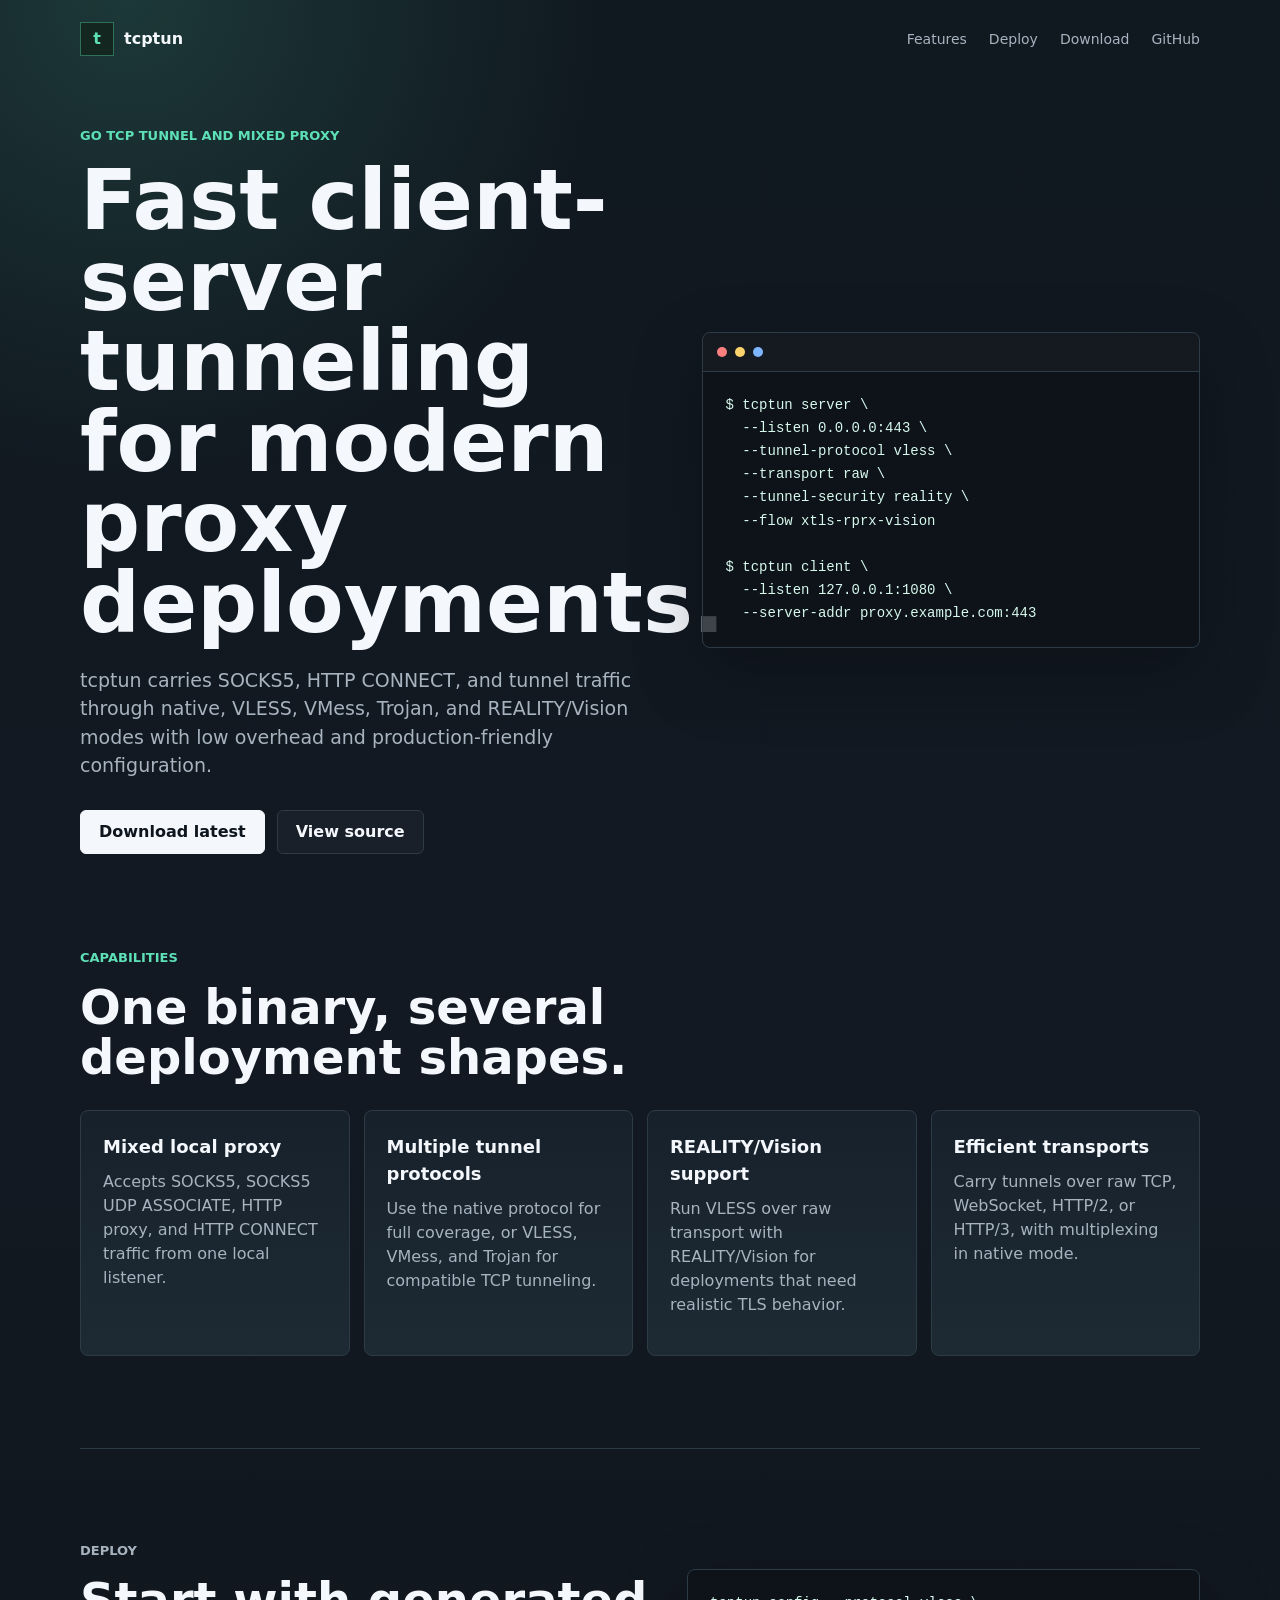
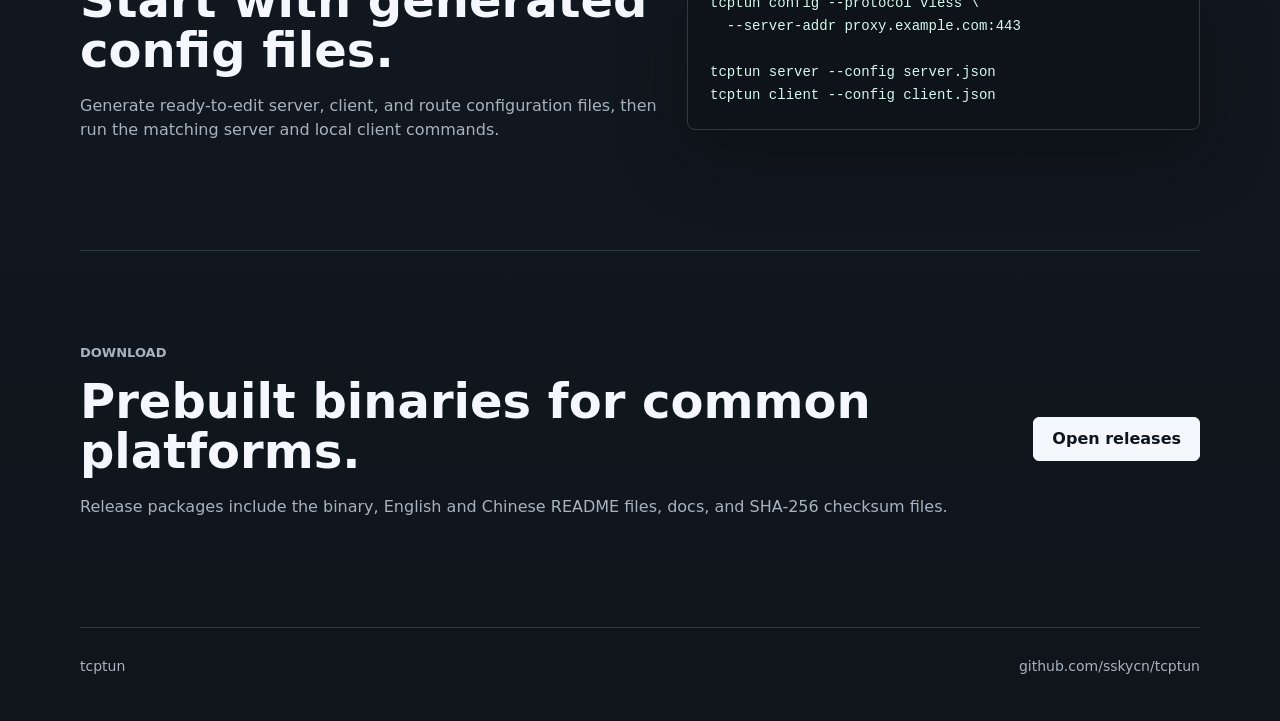
==== site/index.html @ 37ca05c1 "docs: add marketing site" ====
<!doctype html>
<html lang="en">
  <head>
    <meta charset="utf-8">
    <meta name="viewport" content="width=device-width, initial-scale=1">
    <title>tcptun - High-performance TCP tunnel and mixed proxy</title>
    <meta name="description" content="tcptun is a high-performance Go TCP tunnel and mixed proxy for native, VLESS, VMess, Trojan, and REALITY/Vision client-server deployments.">
    <link rel="canonical" href="https://tcptun.com/">
    <meta property="og:title" content="tcptun">
    <meta property="og:description" content="A high-performance Go TCP tunnel and mixed proxy with native, VLESS, VMess, Trojan, and REALITY/Vision support.">
    <meta property="og:type" content="website">
    <meta property="og:url" content="https://tcptun.com/">
    <meta name="theme-color" content="#111827">
    <link rel="stylesheet" href="styles.css">
  </head>
  <body>
    <header class="topbar">
      <a class="brand" href="/" aria-label="tcptun home">
        <span class="brand-mark">t</span>
        <span>tcptun</span>
      </a>
      <nav class="nav" aria-label="Primary">
        <a href="#features">Features</a>
        <a href="#deploy">Deploy</a>
        <a href="#download">Download</a>
        <a href="https://github.com/sskycn/tcptun">GitHub</a>
      </nav>
    </header>

    <main>
      <section class="hero">
        <div class="hero-copy">
          <p class="eyebrow">Go TCP tunnel and mixed proxy</p>
          <h1>Fast client-server tunneling for modern proxy deployments.</h1>
          <p class="lede">
            tcptun carries SOCKS5, HTTP CONNECT, and tunnel traffic through native,
            VLESS, VMess, Trojan, and REALITY/Vision modes with low overhead and
            production-friendly configuration.
          </p>
          <div class="actions">
            <a class="button primary" href="https://github.com/sskycn/tcptun/releases/latest">Download latest</a>
            <a class="button secondary" href="https://github.com/sskycn/tcptun">View source</a>
          </div>
        </div>
        <div class="terminal" aria-label="tcptun command preview">
          <div class="terminal-bar">
            <span></span>
            <span></span>
            <span></span>
          </div>
          <pre><code>$ tcptun server \
  --listen 0.0.0.0:443 \
  --tunnel-protocol vless \
  --transport raw \
  --tunnel-security reality \
  --flow xtls-rprx-vision

$ tcptun client \
  --listen 127.0.0.1:1080 \
  --server-addr proxy.example.com:443</code></pre>
        </div>
      </section>

      <section id="features" class="section">
        <div class="section-heading">
          <p class="eyebrow">Capabilities</p>
          <h2>One binary, several deployment shapes.</h2>
        </div>
        <div class="feature-grid">
          <article>
            <h3>Mixed local proxy</h3>
            <p>Accepts SOCKS5, SOCKS5 UDP ASSOCIATE, HTTP proxy, and HTTP CONNECT traffic from one local listener.</p>
          </article>
          <article>
            <h3>Multiple tunnel protocols</h3>
            <p>Use the native protocol for full coverage, or VLESS, VMess, and Trojan for compatible TCP tunneling.</p>
          </article>
          <article>
            <h3>REALITY/Vision support</h3>
            <p>Run VLESS over raw transport with REALITY/Vision for deployments that need realistic TLS behavior.</p>
          </article>
          <article>
            <h3>Efficient transports</h3>
            <p>Carry tunnels over raw TCP, WebSocket, HTTP/2, or HTTP/3, with multiplexing in native mode.</p>
          </article>
        </div>
      </section>

      <section id="deploy" class="section split">
        <div>
          <p class="eyebrow">Deploy</p>
          <h2>Start with generated config files.</h2>
          <p>
            Generate ready-to-edit server, client, and route configuration files,
            then run the matching server and local client commands.
          </p>
        </div>
        <div class="code-card">
          <pre><code>tcptun config --protocol vless \
  --server-addr proxy.example.com:443

tcptun server --config server.json
tcptun client --config client.json</code></pre>
        </div>
      </section>

      <section id="download" class="section download">
        <div>
          <p class="eyebrow">Download</p>
          <h2>Prebuilt binaries for common platforms.</h2>
          <p>Release packages include the binary, English and Chinese README files, docs, and SHA-256 checksum files.</p>
        </div>
        <a class="button primary" href="https://github.com/sskycn/tcptun/releases/latest">Open releases</a>
      </section>
    </main>

    <footer class="footer">
      <span>tcptun</span>
      <a href="https://github.com/sskycn/tcptun">github.com/sskycn/tcptun</a>
    </footer>
  </body>
</html>
---- site/styles.css ----
:root {
  color-scheme: dark;
  --bg: #101820;
  --panel: #17212b;
  --panel-2: #1d2a34;
  --text: #f4f7fb;
  --muted: #a7b3bf;
  --line: #2d3b47;
  --accent: #5ee0b7;
  --accent-2: #7db6ff;
  --button: #f4f7fb;
  --button-text: #0e151c;
}

* {
  box-sizing: border-box;
}

body {
  margin: 0;
  min-width: 320px;
  background:
    radial-gradient(circle at 10% 0%, rgba(94, 224, 183, 0.16), transparent 30rem),
    linear-gradient(180deg, #101820 0%, #121922 46%, #0f151b 100%);
  color: var(--text);
  font-family: Inter, ui-sans-serif, system-ui, -apple-system, BlinkMacSystemFont, "Segoe UI", sans-serif;
  line-height: 1.5;
}

a {
  color: inherit;
  text-decoration: none;
}

.topbar {
  display: flex;
  align-items: center;
  justify-content: space-between;
  width: min(1120px, calc(100% - 32px));
  margin: 0 auto;
  padding: 22px 0;
}

.brand,
.nav {
  display: flex;
  align-items: center;
}

.brand {
  gap: 10px;
  font-weight: 700;
}

.brand-mark {
  display: grid;
  place-items: center;
  width: 34px;
  height: 34px;
  border: 1px solid rgba(94, 224, 183, 0.4);
  background: #132720;
  color: var(--accent);
  font-weight: 800;
}

.nav {
  gap: 22px;
  color: var(--muted);
  font-size: 14px;
}

.nav a:hover {
  color: var(--text);
}

.hero {
  display: grid;
  grid-template-columns: minmax(0, 1fr) minmax(360px, 0.86fr);
  gap: 44px;
  width: min(1120px, calc(100% - 32px));
  margin: 46px auto 0;
  min-height: calc(100vh - 168px);
  align-items: center;
}

.hero-copy {
  max-width: 700px;
}

.eyebrow {
  margin: 0 0 14px;
  color: var(--accent);
  font-size: 13px;
  font-weight: 700;
  letter-spacing: 0;
  text-transform: uppercase;
}

h1,
h2,
h3,
p {
  margin-top: 0;
}

h1 {
  margin-bottom: 22px;
  max-width: 760px;
  font-size: clamp(46px, 8vw, 84px);
  line-height: 0.96;
  letter-spacing: 0;
}

h2 {
  margin-bottom: 18px;
  font-size: clamp(30px, 5vw, 48px);
  line-height: 1.05;
  letter-spacing: 0;
}

h3 {
  margin-bottom: 10px;
  font-size: 18px;
}

.lede {
  max-width: 660px;
  color: var(--muted);
  font-size: 19px;
}

.actions {
  display: flex;
  flex-wrap: wrap;
  gap: 12px;
  margin-top: 30px;
}

.button {
  display: inline-flex;
  align-items: center;
  justify-content: center;
  min-height: 44px;
  padding: 0 18px;
  border: 1px solid var(--line);
  border-radius: 6px;
  font-weight: 700;
  white-space: nowrap;
}

.button.primary {
  border-color: var(--button);
  background: var(--button);
  color: var(--button-text);
}

.button.secondary {
  background: rgba(255, 255, 255, 0.03);
  color: var(--text);
}

.terminal,
.code-card {
  border: 1px solid var(--line);
  border-radius: 8px;
  background: rgba(12, 18, 24, 0.78);
  box-shadow: 0 24px 70px rgba(0, 0, 0, 0.28);
  overflow: hidden;
}

.terminal-bar {
  display: flex;
  gap: 8px;
  padding: 14px;
  border-bottom: 1px solid var(--line);
  background: rgba(255, 255, 255, 0.03);
}

.terminal-bar span {
  width: 10px;
  height: 10px;
  border-radius: 50%;
  background: var(--accent-2);
}

.terminal-bar span:first-child {
  background: #ff7f7f;
}

.terminal-bar span:nth-child(2) {
  background: #ffd36b;
}

pre {
  margin: 0;
  overflow-x: auto;
  padding: 22px;
  color: #d7f8ed;
  font: 14px/1.65 ui-monospace, SFMono-Regular, Menlo, Consolas, monospace;
}

.section {
  width: min(1120px, calc(100% - 32px));
  margin: 0 auto;
  padding: 92px 0;
}

.section-heading {
  max-width: 720px;
  margin-bottom: 28px;
}

.feature-grid {
  display: grid;
  grid-template-columns: repeat(4, minmax(0, 1fr));
  gap: 14px;
}

.feature-grid article {
  min-height: 204px;
  border: 1px solid var(--line);
  border-radius: 8px;
  background: linear-gradient(180deg, var(--panel), var(--panel-2));
  padding: 22px;
}

.feature-grid p,
.split p,
.download p,
.footer {
  color: var(--muted);
}

.split,
.download {
  display: grid;
  grid-template-columns: minmax(0, 0.9fr) minmax(320px, 0.8fr);
  gap: 30px;
  align-items: center;
  border-top: 1px solid var(--line);
}

.download {
  grid-template-columns: minmax(0, 1fr) auto;
  border-bottom: 1px solid var(--line);
}

.footer {
  display: flex;
  justify-content: space-between;
  gap: 20px;
  width: min(1120px, calc(100% - 32px));
  margin: 0 auto;
  padding: 28px 0 44px;
  font-size: 14px;
}

@media (max-width: 900px) {
  .topbar {
    align-items: flex-start;
    gap: 18px;
    flex-direction: column;
  }

  .nav {
    flex-wrap: wrap;
    gap: 14px;
  }

  .hero,
  .split,
  .download {
    grid-template-columns: 1fr;
  }

  .hero {
    min-height: auto;
    margin-top: 28px;
  }

  .feature-grid {
    grid-template-columns: repeat(2, minmax(0, 1fr));
  }
}

@media (max-width: 560px) {
  h1 {
    font-size: 42px;
  }

  .feature-grid {
    grid-template-columns: 1fr;
  }

  .footer {
    flex-direction: column;
  }
}
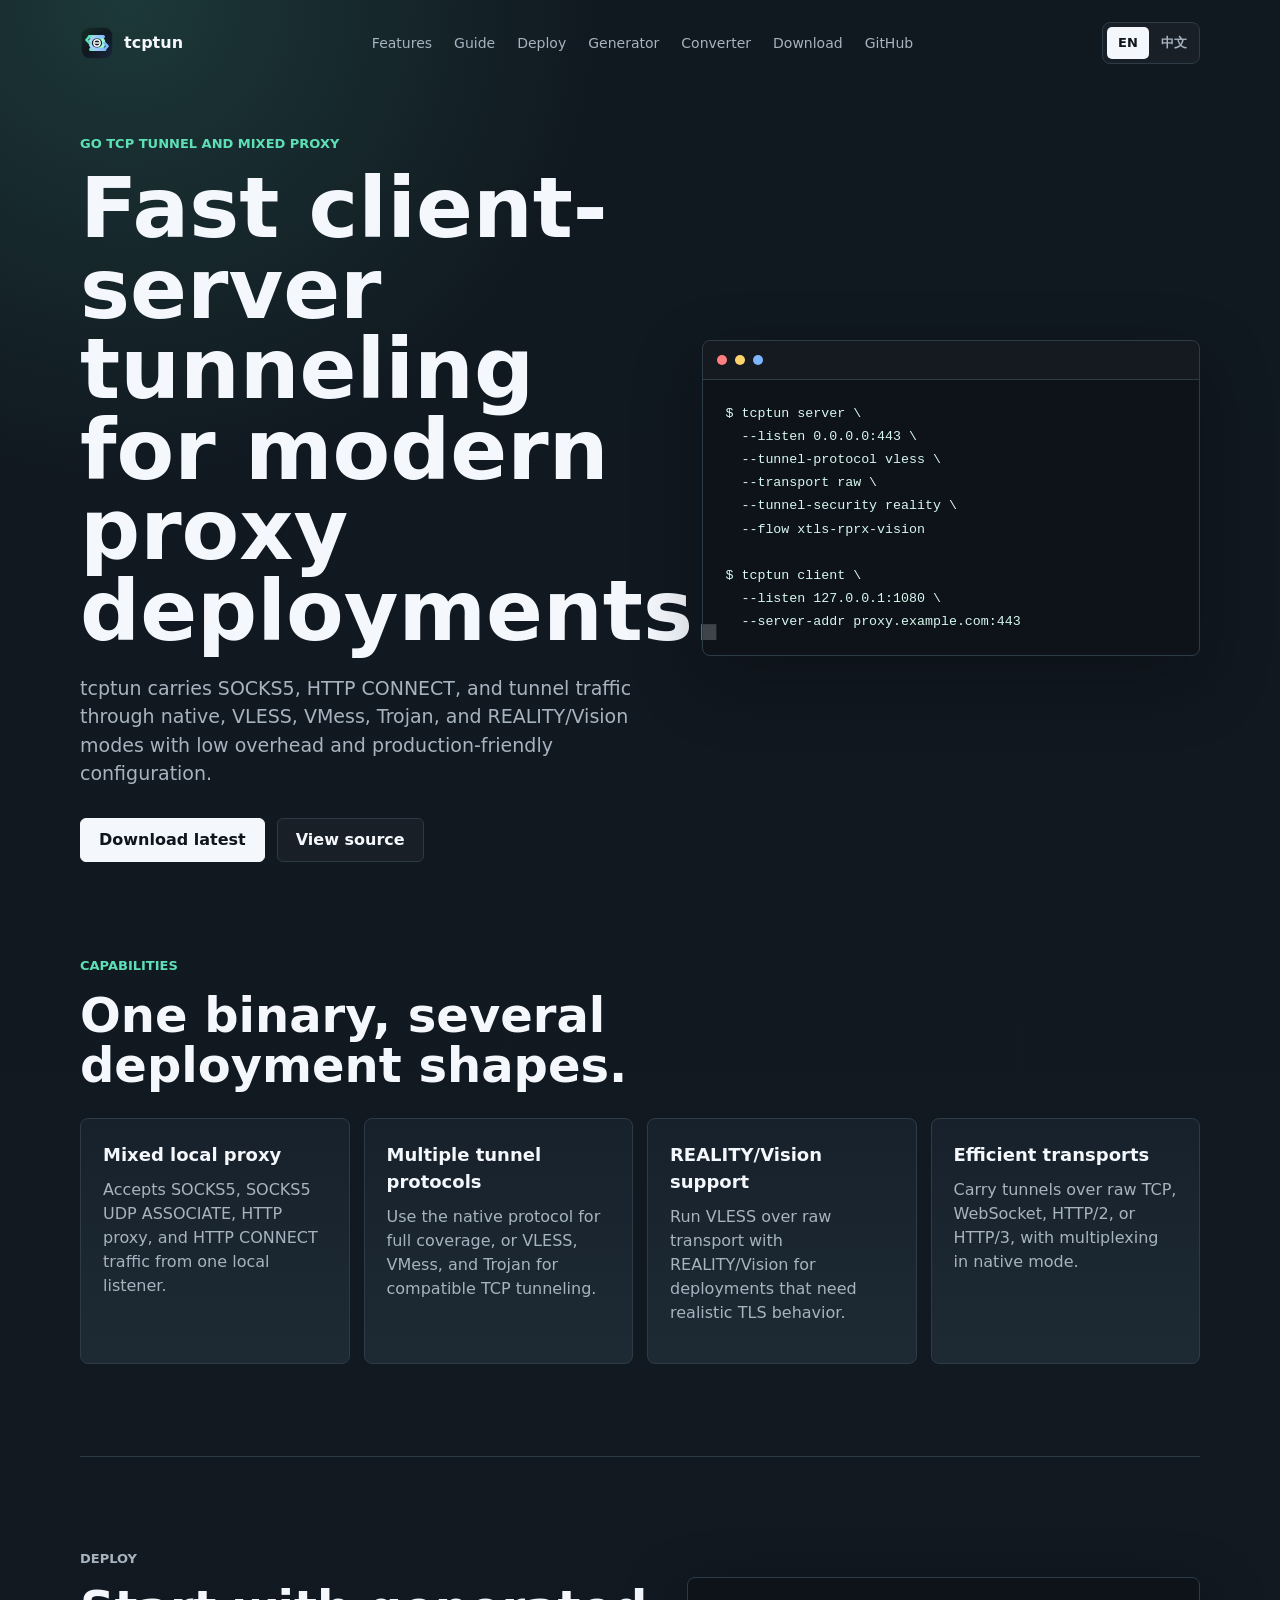
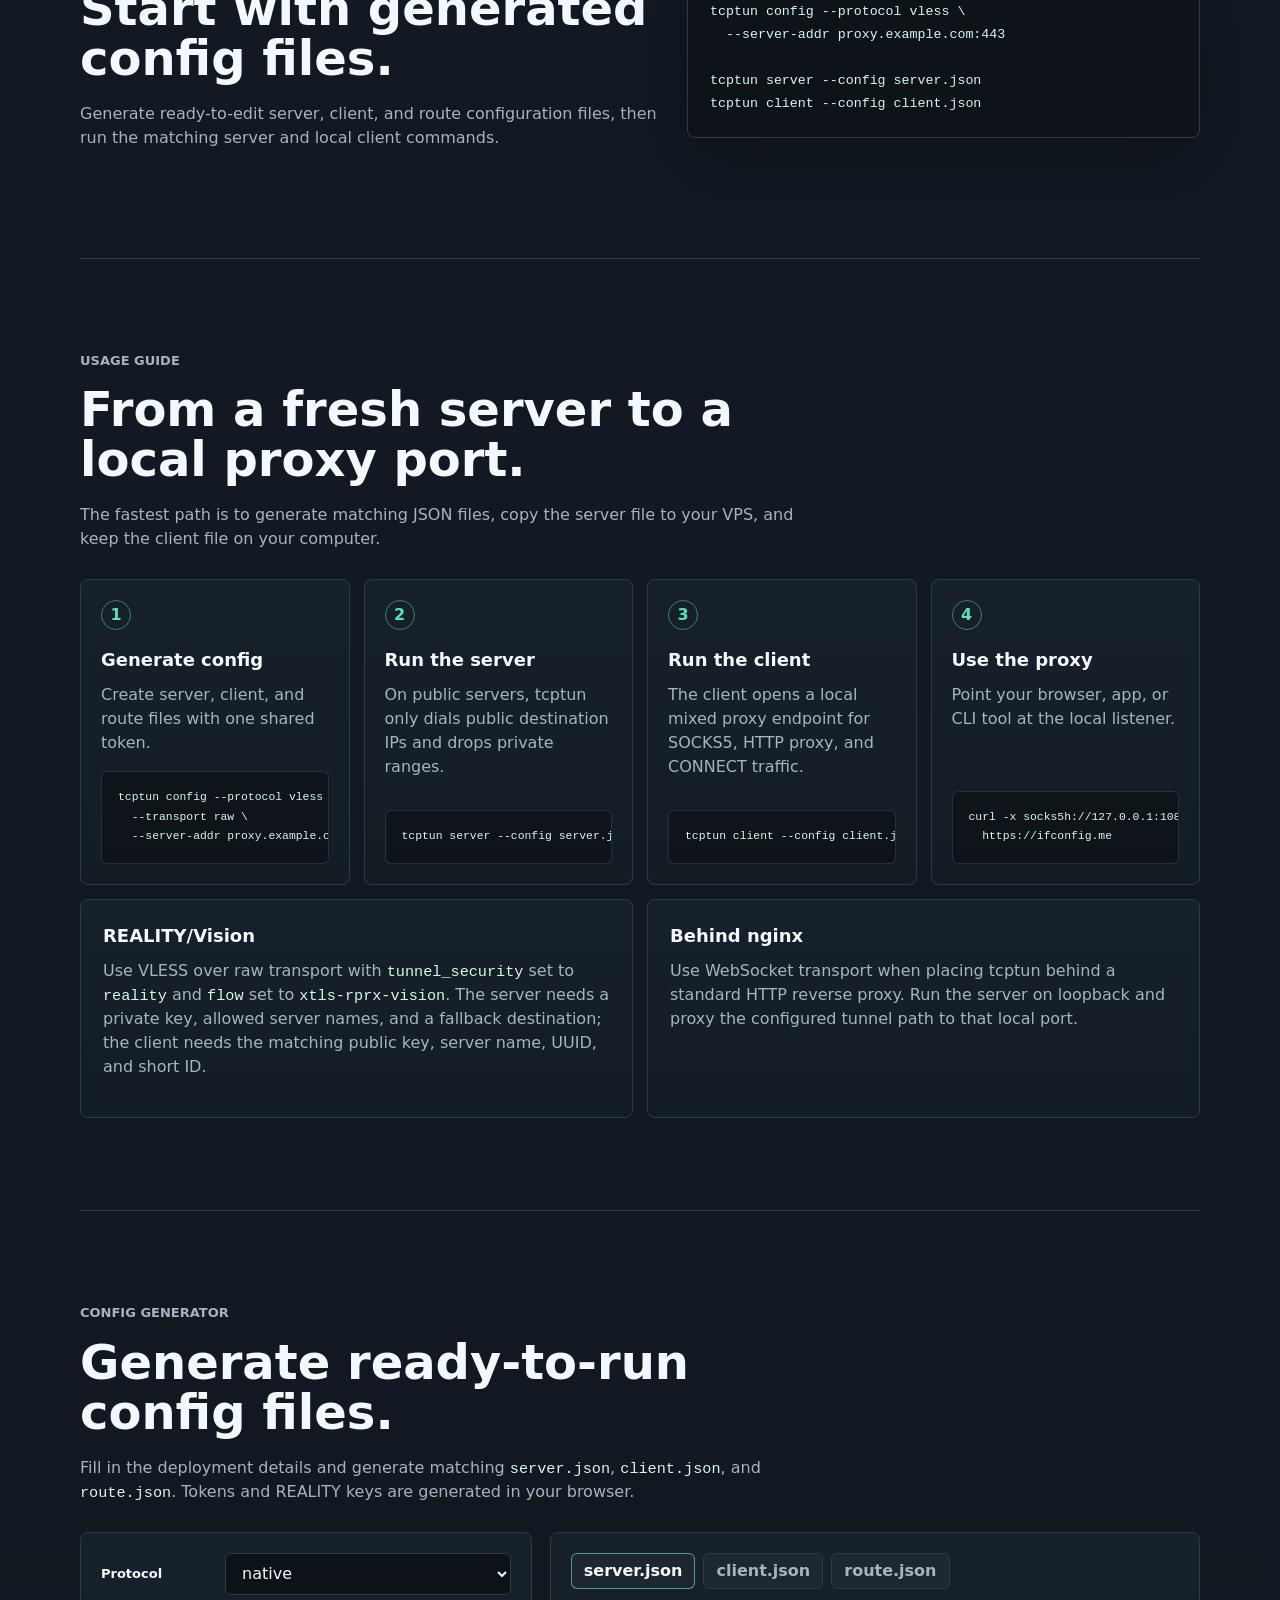
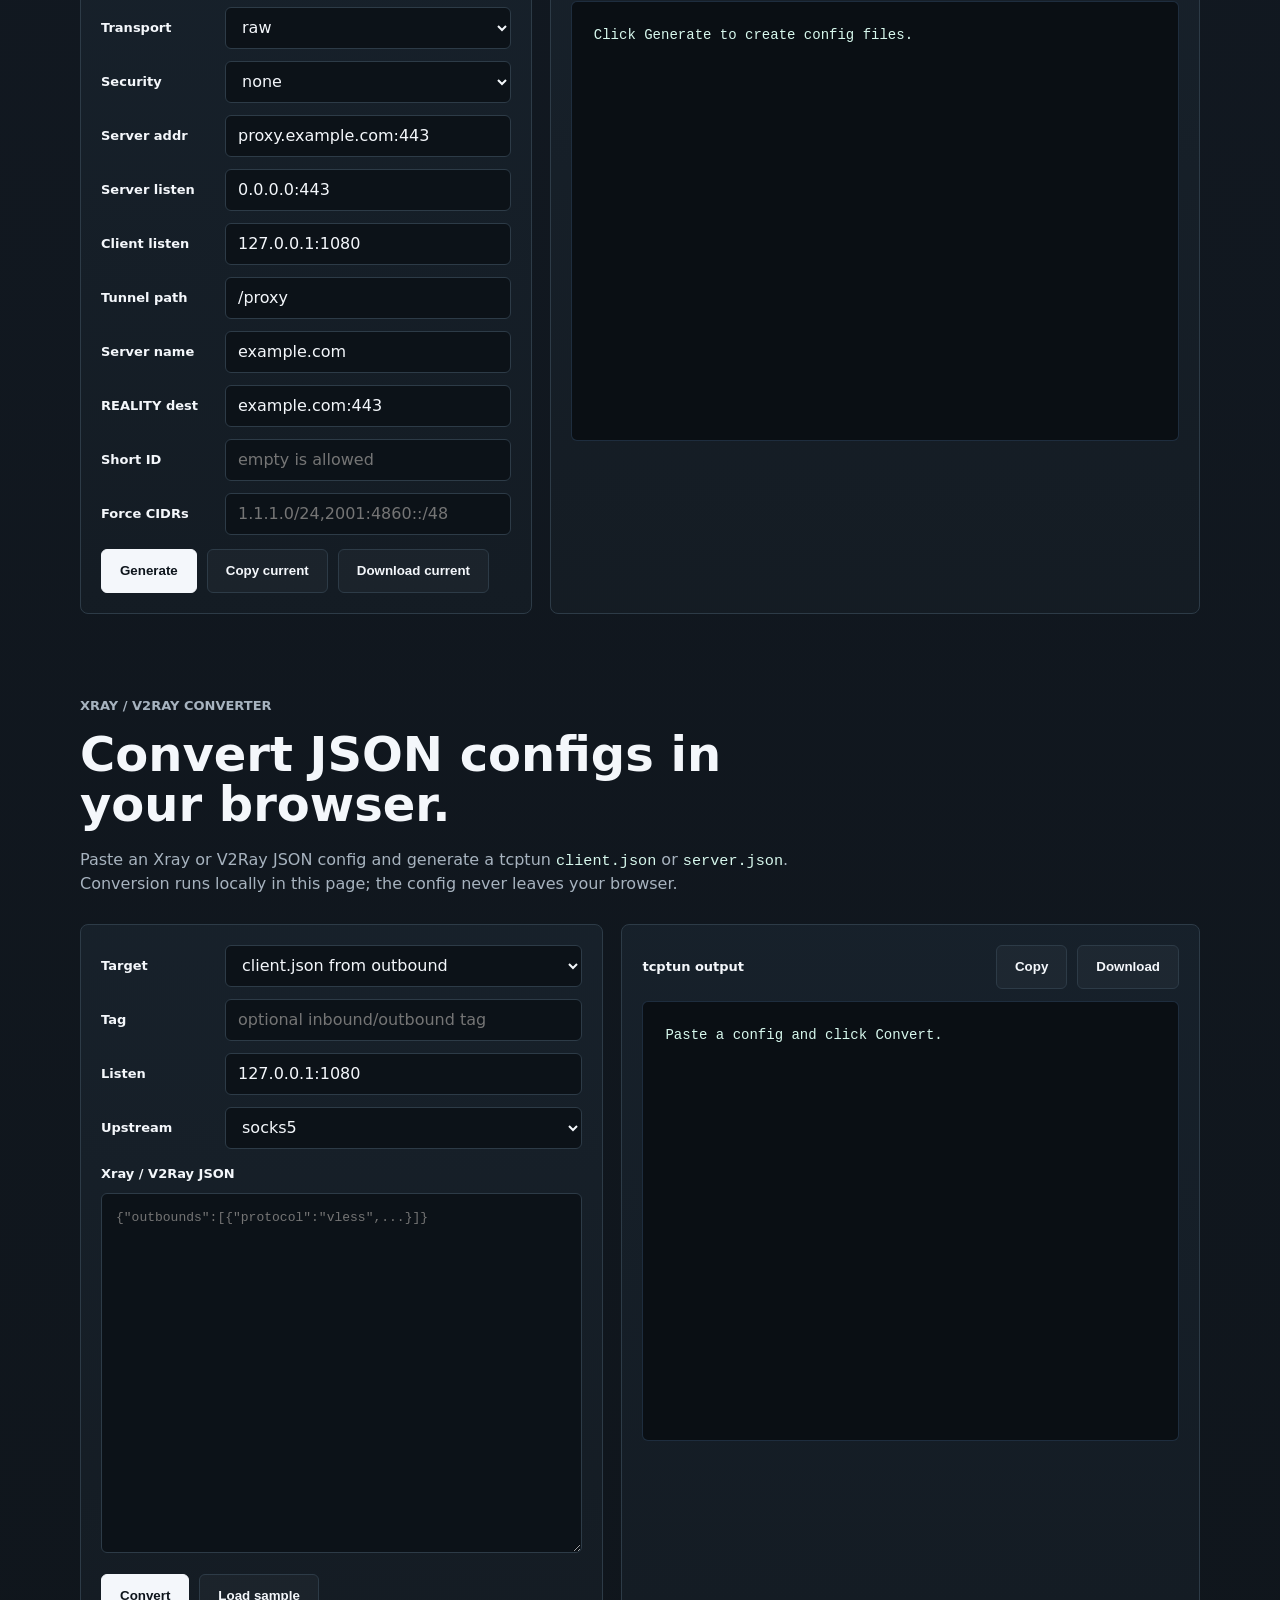
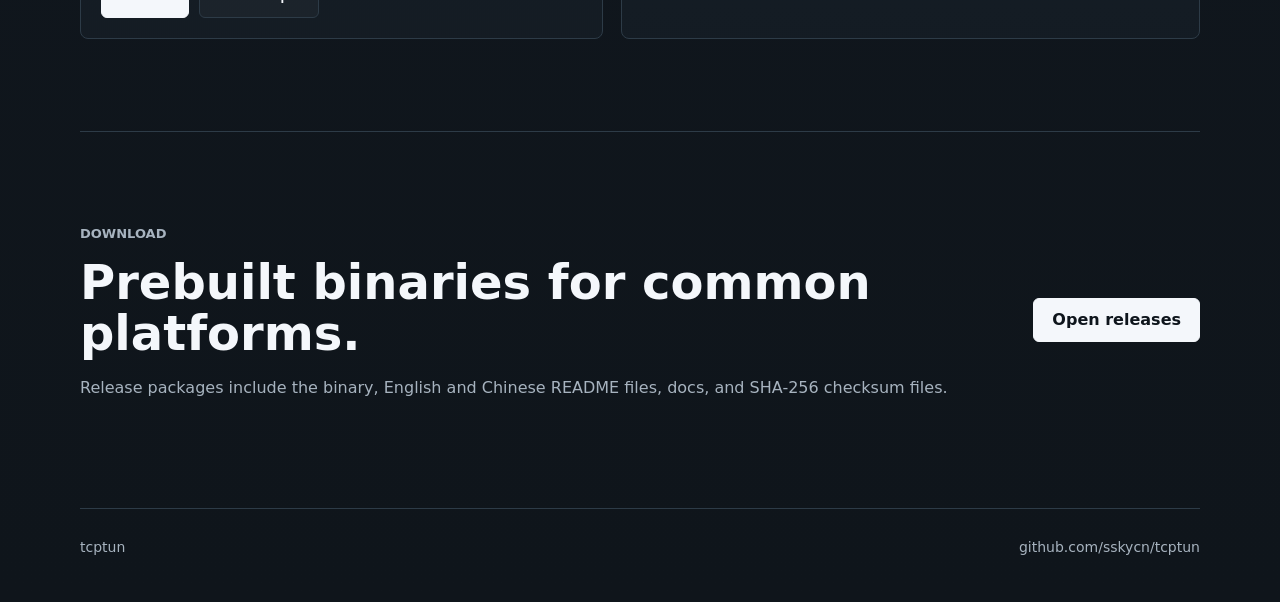
==== commit 4e5e40b3: "docs: add bilingual site and icon" ====
--- a/site/index.html
+++ b/site/index.html
@@ -3,43 +3,51 @@
   <head>
     <meta charset="utf-8">
     <meta name="viewport" content="width=device-width, initial-scale=1">
-    <title>tcptun - High-performance TCP tunnel and mixed proxy</title>
-    <meta name="description" content="tcptun is a high-performance Go TCP tunnel and mixed proxy for native, VLESS, VMess, Trojan, and REALITY/Vision client-server deployments.">
+    <title data-i18n="meta.title">tcptun - High-performance TCP tunnel and mixed proxy</title>
+    <meta name="description" data-i18n-content="meta.description" content="tcptun is a high-performance Go TCP tunnel and mixed proxy for native, VLESS, VMess, Trojan, and REALITY/Vision client-server deployments.">
     <link rel="canonical" href="https://tcptun.com/">
     <meta property="og:title" content="tcptun">
-    <meta property="og:description" content="A high-performance Go TCP tunnel and mixed proxy with native, VLESS, VMess, Trojan, and REALITY/Vision support.">
+    <meta property="og:description" data-i18n-content="meta.ogDescription" content="A high-performance Go TCP tunnel and mixed proxy with native, VLESS, VMess, Trojan, and REALITY/Vision support.">
     <meta property="og:type" content="website">
     <meta property="og:url" content="https://tcptun.com/">
-    <meta name="theme-color" content="#111827">
+    <meta name="theme-color" content="#101820">
+    <link rel="icon" href="icon.svg" type="image/svg+xml">
     <link rel="stylesheet" href="styles.css">
   </head>
   <body>
     <header class="topbar">
       <a class="brand" href="/" aria-label="tcptun home">
-        <span class="brand-mark">t</span>
+        <img class="brand-icon" src="icon.svg" alt="" aria-hidden="true">
         <span>tcptun</span>
       </a>
       <nav class="nav" aria-label="Primary">
-        <a href="#features">Features</a>
-        <a href="#deploy">Deploy</a>
-        <a href="#download">Download</a>
+        <a href="#features" data-i18n="nav.features">Features</a>
+        <a href="#guide" data-i18n="nav.guide">Guide</a>
+        <a href="#deploy" data-i18n="nav.deploy">Deploy</a>
+        <a href="#generator" data-i18n="nav.generator">Generator</a>
+        <a href="#converter" data-i18n="nav.converter">Converter</a>
+        <a href="#download" data-i18n="nav.download">Download</a>
         <a href="https://github.com/sskycn/tcptun">GitHub</a>
       </nav>
+      <div class="language-switch" aria-label="Language">
+        <button type="button" data-lang-option="en">EN</button>
+        <button type="button" data-lang-option="zh">中文</button>
+      </div>
     </header>
 
     <main>
       <section class="hero">
         <div class="hero-copy">
-          <p class="eyebrow">Go TCP tunnel and mixed proxy</p>
-          <h1>Fast client-server tunneling for modern proxy deployments.</h1>
-          <p class="lede">
+          <p class="eyebrow" data-i18n="hero.eyebrow">Go TCP tunnel and mixed proxy</p>
+          <h1 data-i18n="hero.title">Fast client-server tunneling for modern proxy deployments.</h1>
+          <p class="lede" data-i18n="hero.lede">
             tcptun carries SOCKS5, HTTP CONNECT, and tunnel traffic through native,
             VLESS, VMess, Trojan, and REALITY/Vision modes with low overhead and
             production-friendly configuration.
           </p>
           <div class="actions">
-            <a class="button primary" href="https://github.com/sskycn/tcptun/releases/latest">Download latest</a>
-            <a class="button secondary" href="https://github.com/sskycn/tcptun">View source</a>
+            <a class="button primary" href="https://github.com/sskycn/tcptun/releases/latest" data-i18n="hero.download">Download latest</a>
+            <a class="button secondary" href="https://github.com/sskycn/tcptun" data-i18n="hero.source">View source</a>
           </div>
         </div>
         <div class="terminal" aria-label="tcptun command preview">
@@ -63,34 +71,34 @@
 
       <section id="features" class="section">
         <div class="section-heading">
-          <p class="eyebrow">Capabilities</p>
-          <h2>One binary, several deployment shapes.</h2>
+          <p class="eyebrow" data-i18n="features.eyebrow">Capabilities</p>
+          <h2 data-i18n="features.title">One binary, several deployment shapes.</h2>
         </div>
         <div class="feature-grid">
           <article>
-            <h3>Mixed local proxy</h3>
-            <p>Accepts SOCKS5, SOCKS5 UDP ASSOCIATE, HTTP proxy, and HTTP CONNECT traffic from one local listener.</p>
-          </article>
-          <article>
-            <h3>Multiple tunnel protocols</h3>
-            <p>Use the native protocol for full coverage, or VLESS, VMess, and Trojan for compatible TCP tunneling.</p>
-          </article>
-          <article>
-            <h3>REALITY/Vision support</h3>
-            <p>Run VLESS over raw transport with REALITY/Vision for deployments that need realistic TLS behavior.</p>
-          </article>
-          <article>
-            <h3>Efficient transports</h3>
-            <p>Carry tunnels over raw TCP, WebSocket, HTTP/2, or HTTP/3, with multiplexing in native mode.</p>
+            <h3 data-i18n="features.mixedTitle">Mixed local proxy</h3>
+            <p data-i18n="features.mixedBody">Accepts SOCKS5, SOCKS5 UDP ASSOCIATE, HTTP proxy, and HTTP CONNECT traffic from one local listener.</p>
+          </article>
+          <article>
+            <h3 data-i18n="features.protocolTitle">Multiple tunnel protocols</h3>
+            <p data-i18n="features.protocolBody">Use the native protocol for full coverage, or VLESS, VMess, and Trojan for compatible TCP tunneling.</p>
+          </article>
+          <article>
+            <h3 data-i18n="features.realityTitle">REALITY/Vision support</h3>
+            <p data-i18n="features.realityBody">Run VLESS over raw transport with REALITY/Vision for deployments that need realistic TLS behavior.</p>
+          </article>
+          <article>
+            <h3 data-i18n="features.transportTitle">Efficient transports</h3>
+            <p data-i18n="features.transportBody">Carry tunnels over raw TCP, WebSocket, HTTP/2, or HTTP/3, with multiplexing in native mode.</p>
           </article>
         </div>
       </section>
 
       <section id="deploy" class="section split">
         <div>
-          <p class="eyebrow">Deploy</p>
-          <h2>Start with generated config files.</h2>
-          <p>
+          <p class="eyebrow" data-i18n="deploy.eyebrow">Deploy</p>
+          <h2 data-i18n="deploy.title">Start with generated config files.</h2>
+          <p data-i18n="deploy.body">
             Generate ready-to-edit server, client, and route configuration files,
             then run the matching server and local client commands.
           </p>
@@ -104,13 +112,215 @@
         </div>
       </section>
 
+      <section id="guide" class="section guide">
+        <div class="section-heading">
+          <p class="eyebrow" data-i18n="guide.eyebrow">Usage Guide</p>
+          <h2 data-i18n="guide.title">From a fresh server to a local proxy port.</h2>
+          <p data-i18n="guide.body">
+            The fastest path is to generate matching JSON files, copy the server
+            file to your VPS, and keep the client file on your computer.
+          </p>
+        </div>
+        <div class="steps">
+          <article>
+            <span class="step-index">1</span>
+            <h3 data-i18n="guide.step1Title">Generate config</h3>
+            <p data-i18n="guide.step1Body">Create server, client, and route files with one shared token.</p>
+            <pre><code>tcptun config --protocol vless \
+  --transport raw \
+  --server-addr proxy.example.com:443</code></pre>
+          </article>
+          <article>
+            <span class="step-index">2</span>
+            <h3 data-i18n="guide.step2Title">Run the server</h3>
+            <p data-i18n="guide.step2Body">On public servers, tcptun only dials public destination IPs and drops private ranges.</p>
+            <pre><code>tcptun server --config server.json</code></pre>
+          </article>
+          <article>
+            <span class="step-index">3</span>
+            <h3 data-i18n="guide.step3Title">Run the client</h3>
+            <p data-i18n="guide.step3Body">The client opens a local mixed proxy endpoint for SOCKS5, HTTP proxy, and CONNECT traffic.</p>
+            <pre><code>tcptun client --config client.json</code></pre>
+          </article>
+          <article>
+            <span class="step-index">4</span>
+            <h3 data-i18n="guide.step4Title">Use the proxy</h3>
+            <p data-i18n="guide.step4Body">Point your browser, app, or CLI tool at the local listener.</p>
+            <pre><code>curl -x socks5h://127.0.0.1:1080 \
+  https://ifconfig.me</code></pre>
+          </article>
+        </div>
+        <div class="guide-notes">
+          <div>
+            <h3 data-i18n="guide.realityTitle">REALITY/Vision</h3>
+            <p data-i18n="guide.realityBody">
+              Use VLESS over raw transport with <code>tunnel_security</code> set
+              to <code>reality</code> and <code>flow</code> set to
+              <code>xtls-rprx-vision</code>. The server needs a private key,
+              allowed server names, and a fallback destination; the client needs
+              the matching public key, server name, UUID, and short ID.
+            </p>
+          </div>
+          <div>
+            <h3 data-i18n="guide.nginxTitle">Behind nginx</h3>
+            <p data-i18n="guide.nginxBody">
+              Use WebSocket transport when placing tcptun behind a standard HTTP
+              reverse proxy. Run the server on loopback and proxy the configured
+              tunnel path to that local port.
+            </p>
+          </div>
+        </div>
+      </section>
+
+      <section id="converter" class="section converter-section">
+        <div id="generator" class="section-heading">
+          <p class="eyebrow" data-i18n="generator.eyebrow">Config Generator</p>
+          <h2 data-i18n="generator.title">Generate ready-to-run config files.</h2>
+          <p data-i18n="generator.body">
+            Fill in the deployment details and generate matching
+            <code>server.json</code>, <code>client.json</code>, and
+            <code>route.json</code>. Tokens and REALITY keys are generated in
+            your browser.
+          </p>
+        </div>
+        <div class="generator">
+          <div class="generator-form">
+            <div class="field-row">
+              <label for="gen-protocol" data-i18n="generator.protocol">Protocol</label>
+              <select id="gen-protocol">
+                <option value="native">native</option>
+                <option value="vless">vless</option>
+                <option value="vmess">vmess</option>
+                <option value="trojan">trojan</option>
+              </select>
+            </div>
+            <div class="field-row">
+              <label for="gen-transport" data-i18n="generator.transport">Transport</label>
+              <select id="gen-transport">
+                <option value="raw">raw</option>
+                <option value="ws">ws</option>
+                <option value="h2">h2</option>
+                <option value="h3">h3</option>
+              </select>
+            </div>
+            <div class="field-row">
+              <label for="gen-security" data-i18n="generator.security">Security</label>
+              <select id="gen-security">
+                <option value="none">none</option>
+                <option value="tls">tls</option>
+                <option value="reality">reality</option>
+              </select>
+            </div>
+            <div class="field-row">
+              <label for="gen-server-addr" data-i18n="generator.serverAddr">Server addr</label>
+              <input id="gen-server-addr" type="text" value="proxy.example.com:443">
+            </div>
+            <div class="field-row">
+              <label for="gen-server-listen" data-i18n="generator.serverListen">Server listen</label>
+              <input id="gen-server-listen" type="text" value="0.0.0.0:443">
+            </div>
+            <div class="field-row">
+              <label for="gen-client-listen" data-i18n="generator.clientListen">Client listen</label>
+              <input id="gen-client-listen" type="text" value="127.0.0.1:1080">
+            </div>
+            <div class="field-row">
+              <label for="gen-path" data-i18n="generator.path">Tunnel path</label>
+              <input id="gen-path" type="text" value="/proxy">
+            </div>
+            <div class="field-row">
+              <label for="gen-server-name" data-i18n="generator.serverName">Server name</label>
+              <input id="gen-server-name" type="text" value="example.com">
+            </div>
+            <div class="field-row">
+              <label for="gen-reality-dest" data-i18n="generator.realityDest">REALITY dest</label>
+              <input id="gen-reality-dest" type="text" value="example.com:443">
+            </div>
+            <div class="field-row">
+              <label for="gen-short-id" data-i18n="generator.shortID">Short ID</label>
+              <input id="gen-short-id" type="text" placeholder="empty is allowed" data-i18n-placeholder="generator.shortIDPlaceholder">
+            </div>
+            <div class="field-row">
+              <label for="gen-force-cidrs" data-i18n="generator.forceCIDRs">Force CIDRs</label>
+              <input id="gen-force-cidrs" type="text" placeholder="1.1.1.0/24,2001:4860::/48">
+            </div>
+            <div class="converter-actions">
+              <button class="button primary" id="generate-button" type="button" data-i18n="generator.generate">Generate</button>
+              <button class="button secondary" id="generator-copy-button" type="button" data-i18n="generator.copy">Copy current</button>
+              <button class="button secondary" id="generator-download-button" type="button" data-i18n="generator.download">Download current</button>
+            </div>
+          </div>
+          <div class="generator-output">
+            <div class="tabs" role="tablist" aria-label="Generated files" data-i18n-aria-label="generator.generatedFiles">
+              <button class="tab active" data-generated-file="server" type="button">server.json</button>
+              <button class="tab" data-generated-file="client" type="button">client.json</button>
+              <button class="tab" data-generated-file="route" type="button">route.json</button>
+            </div>
+            <pre class="converter-output" id="generator-output" aria-live="polite"><code data-i18n="generator.initialOutput">Click Generate to create config files.</code></pre>
+            <p class="converter-status" id="generator-status"></p>
+          </div>
+        </div>
+
+        <div class="section-heading">
+          <p class="eyebrow" data-i18n="converter.eyebrow">Xray / V2Ray Converter</p>
+          <h2 data-i18n="converter.title">Convert JSON configs in your browser.</h2>
+          <p data-i18n="converter.body">
+            Paste an Xray or V2Ray JSON config and generate a tcptun
+            <code>client.json</code> or <code>server.json</code>. Conversion runs
+            locally in this page; the config never leaves your browser.
+          </p>
+        </div>
+        <div class="converter">
+          <div class="converter-pane">
+            <div class="field-row">
+              <label for="target" data-i18n="converter.target">Target</label>
+              <select id="target">
+                <option value="client" data-i18n="converter.targetClient">client.json from outbound</option>
+                <option value="server" data-i18n="converter.targetServer">server.json from inbound</option>
+              </select>
+            </div>
+            <div class="field-row">
+              <label for="tag" data-i18n="converter.tag">Tag</label>
+              <input id="tag" type="text" placeholder="optional inbound/outbound tag" data-i18n-placeholder="converter.tagPlaceholder">
+            </div>
+            <div class="field-row">
+              <label for="listen" data-i18n="converter.listen">Listen</label>
+              <input id="listen" type="text" value="127.0.0.1:1080">
+            </div>
+            <div class="field-row" id="upstream-row">
+              <label for="upstream" data-i18n="converter.upstream">Upstream</label>
+              <select id="upstream">
+                <option value="socks5">socks5</option>
+                <option value="mixed">mixed</option>
+              </select>
+            </div>
+            <label class="textarea-label" for="source-config" data-i18n="converter.source">Xray / V2Ray JSON</label>
+            <textarea id="source-config" spellcheck="false" placeholder='{"outbounds":[{"protocol":"vless",...}]}'></textarea>
+            <div class="converter-actions">
+              <button class="button primary" id="convert-button" type="button" data-i18n="converter.convert">Convert</button>
+              <button class="button secondary" id="sample-button" type="button" data-i18n="converter.sample">Load sample</button>
+            </div>
+          </div>
+          <div class="converter-pane output-pane">
+            <div class="output-heading">
+              <span data-i18n="converter.output">tcptun output</span>
+              <div class="converter-actions compact">
+                <button class="button secondary" id="copy-button" type="button" data-i18n="converter.copy">Copy</button>
+                <button class="button secondary" id="download-button" type="button" data-i18n="converter.download">Download</button>
+              </div>
+            </div>
+            <pre class="converter-output" id="converter-output" aria-live="polite"><code data-i18n="converter.initialOutput">Paste a config and click Convert.</code></pre>
+            <p class="converter-status" id="converter-status"></p>
+          </div>
+        </div>
+      </section>
+
       <section id="download" class="section download">
         <div>
-          <p class="eyebrow">Download</p>
-          <h2>Prebuilt binaries for common platforms.</h2>
-          <p>Release packages include the binary, English and Chinese README files, docs, and SHA-256 checksum files.</p>
-        </div>
-        <a class="button primary" href="https://github.com/sskycn/tcptun/releases/latest">Open releases</a>
+          <p class="eyebrow" data-i18n="download.eyebrow">Download</p>
+          <h2 data-i18n="download.title">Prebuilt binaries for common platforms.</h2>
+          <p data-i18n="download.body">Release packages include the binary, English and Chinese README files, docs, and SHA-256 checksum files.</p>
+        </div>
+        <a class="button primary" href="https://github.com/sskycn/tcptun/releases/latest" data-i18n="download.open">Open releases</a>
       </section>
     </main>
 
@@ -118,5 +328,6 @@
       <span>tcptun</span>
       <a href="https://github.com/sskycn/tcptun">github.com/sskycn/tcptun</a>
     </footer>
+    <script src="converter.js"></script>
   </body>
 </html>
--- a/site/styles.css
+++ b/site/styles.css
@@ -36,7 +36,7 @@
   display: flex;
   align-items: center;
   justify-content: space-between;
-  width: min(1120px, calc(100% - 32px));
+  width: min(1120px, calc(100vw - 32px));
   margin: 0 auto;
   padding: 22px 0;
 }
@@ -52,15 +52,10 @@
   font-weight: 700;
 }
 
-.brand-mark {
-  display: grid;
-  place-items: center;
+.brand-icon {
   width: 34px;
   height: 34px;
-  border: 1px solid rgba(94, 224, 183, 0.4);
-  background: #132720;
-  color: var(--accent);
-  font-weight: 800;
+  display: block;
 }
 
 .nav {
@@ -73,11 +68,38 @@
   color: var(--text);
 }
 
+.language-switch {
+  display: inline-flex;
+  gap: 4px;
+  padding: 4px;
+  border: 1px solid var(--line);
+  border-radius: 8px;
+  background: rgba(255, 255, 255, 0.03);
+}
+
+.language-switch button {
+  min-width: 42px;
+  min-height: 32px;
+  border: 0;
+  border-radius: 5px;
+  background: transparent;
+  color: var(--muted);
+  cursor: pointer;
+  font: inherit;
+  font-size: 13px;
+  font-weight: 800;
+}
+
+.language-switch button.active {
+  background: var(--button);
+  color: var(--button-text);
+}
+
 .hero {
   display: grid;
   grid-template-columns: minmax(0, 1fr) minmax(360px, 0.86fr);
   gap: 44px;
-  width: min(1120px, calc(100% - 32px));
+  width: min(1120px, calc(100vw - 32px));
   margin: 46px auto 0;
   min-height: calc(100vh - 168px);
   align-items: center;
@@ -200,7 +222,7 @@
 }
 
 .section {
-  width: min(1120px, calc(100% - 32px));
+  width: min(1120px, calc(100vw - 32px));
   margin: 0 auto;
   padding: 92px 0;
 }
@@ -226,7 +248,9 @@
 
 .feature-grid p,
 .split p,
+.guide p,
 .download p,
+.converter-section p,
 .footer {
   color: var(--muted);
 }
@@ -245,11 +269,214 @@
   border-bottom: 1px solid var(--line);
 }
 
+code {
+  color: #d7f8ed;
+  font: 0.95em ui-monospace, SFMono-Regular, Menlo, Consolas, monospace;
+}
+
+.guide {
+  border-top: 1px solid var(--line);
+}
+
+.steps {
+  display: grid;
+  grid-template-columns: repeat(4, minmax(0, 1fr));
+  gap: 14px;
+}
+
+.steps article,
+.guide-notes > div,
+.converter-pane {
+  border: 1px solid var(--line);
+  border-radius: 8px;
+  background: linear-gradient(180deg, rgba(23, 33, 43, 0.96), rgba(20, 28, 36, 0.96));
+}
+
+.steps article {
+  display: flex;
+  flex-direction: column;
+  min-height: 300px;
+  padding: 20px;
+}
+
+.steps pre {
+  margin-top: auto;
+  padding: 16px;
+  border: 1px solid rgba(125, 182, 255, 0.18);
+  border-radius: 6px;
+  background: rgba(10, 14, 18, 0.55);
+  font-size: 12px;
+}
+
+.step-index {
+  display: grid;
+  place-items: center;
+  width: 30px;
+  height: 30px;
+  margin-bottom: 16px;
+  border: 1px solid rgba(94, 224, 183, 0.5);
+  border-radius: 50%;
+  color: var(--accent);
+  font-weight: 800;
+}
+
+.guide-notes {
+  display: grid;
+  grid-template-columns: repeat(2, minmax(0, 1fr));
+  gap: 14px;
+  margin-top: 14px;
+}
+
+.guide-notes > div {
+  padding: 22px;
+}
+
+.converter-section {
+  border-top: 1px solid var(--line);
+}
+
+.converter {
+  display: grid;
+  grid-template-columns: minmax(0, 0.95fr) minmax(0, 1.05fr);
+  gap: 18px;
+}
+
+.generator {
+  display: grid;
+  grid-template-columns: minmax(0, 0.82fr) minmax(0, 1.18fr);
+  gap: 18px;
+  margin-bottom: 82px;
+}
+
+.converter-pane,
+.generator-form,
+.generator-output {
+  min-width: 0;
+  padding: 20px;
+}
+
+.generator-form,
+.generator-output {
+  border: 1px solid var(--line);
+  border-radius: 8px;
+  background: linear-gradient(180deg, rgba(23, 33, 43, 0.96), rgba(20, 28, 36, 0.96));
+}
+
+.field-row {
+  display: grid;
+  grid-template-columns: 112px minmax(0, 1fr);
+  gap: 12px;
+  align-items: center;
+  margin-bottom: 12px;
+}
+
+label,
+.textarea-label,
+.output-heading {
+  color: var(--text);
+  font-size: 13px;
+  font-weight: 700;
+}
+
+input,
+select,
+textarea {
+  width: 100%;
+  border: 1px solid var(--line);
+  border-radius: 6px;
+  background: #0c1218;
+  color: var(--text);
+  font: inherit;
+}
+
+input,
+select {
+  min-height: 42px;
+  padding: 0 12px;
+}
+
+textarea {
+  min-height: 360px;
+  margin-top: 8px;
+  padding: 14px;
+  resize: vertical;
+  font: 13px/1.55 ui-monospace, SFMono-Regular, Menlo, Consolas, monospace;
+}
+
+.converter-actions {
+  display: flex;
+  flex-wrap: wrap;
+  gap: 10px;
+  margin-top: 14px;
+}
+
+.converter-actions.compact {
+  margin-top: 0;
+}
+
+.tabs {
+  display: flex;
+  flex-wrap: wrap;
+  gap: 8px;
+  margin-bottom: 12px;
+}
+
+.tab {
+  min-height: 36px;
+  border: 1px solid var(--line);
+  border-radius: 6px;
+  background: rgba(255, 255, 255, 0.03);
+  color: var(--muted);
+  cursor: pointer;
+  font: inherit;
+  font-weight: 700;
+  padding: 0 12px;
+}
+
+.tab.active {
+  border-color: rgba(94, 224, 183, 0.65);
+  color: var(--text);
+}
+
+.output-pane {
+  min-width: 0;
+}
+
+.output-heading {
+  display: flex;
+  align-items: center;
+  justify-content: space-between;
+  gap: 12px;
+  margin-bottom: 12px;
+}
+
+.converter-output {
+  min-height: 440px;
+  border: 1px solid rgba(125, 182, 255, 0.18);
+  border-radius: 6px;
+  background: #0a0f14;
+  white-space: pre;
+}
+
+.converter-status {
+  min-height: 22px;
+  margin: 12px 0 0;
+  font-size: 13px;
+}
+
+.converter-status.error {
+  color: #ffb5b5;
+}
+
+.converter-status.ok {
+  color: var(--accent);
+}
+
 .footer {
   display: flex;
   justify-content: space-between;
   gap: 20px;
-  width: min(1120px, calc(100% - 32px));
+  width: min(1120px, calc(100vw - 32px));
   margin: 0 auto;
   padding: 28px 0 44px;
   font-size: 14px;
@@ -267,6 +494,10 @@
     gap: 14px;
   }
 
+  .language-switch {
+    align-self: flex-start;
+  }
+
   .hero,
   .split,
   .download {
@@ -281,6 +512,13 @@
   .feature-grid {
     grid-template-columns: repeat(2, minmax(0, 1fr));
   }
+
+  .steps,
+  .guide-notes,
+  .converter,
+  .generator {
+    grid-template-columns: 1fr;
+  }
 }
 
 @media (max-width: 560px) {
@@ -292,6 +530,16 @@
     grid-template-columns: 1fr;
   }
 
+  .field-row {
+    grid-template-columns: 1fr;
+    gap: 6px;
+  }
+
+  .output-heading {
+    align-items: flex-start;
+    flex-direction: column;
+  }
+
   .footer {
     flex-direction: column;
   }
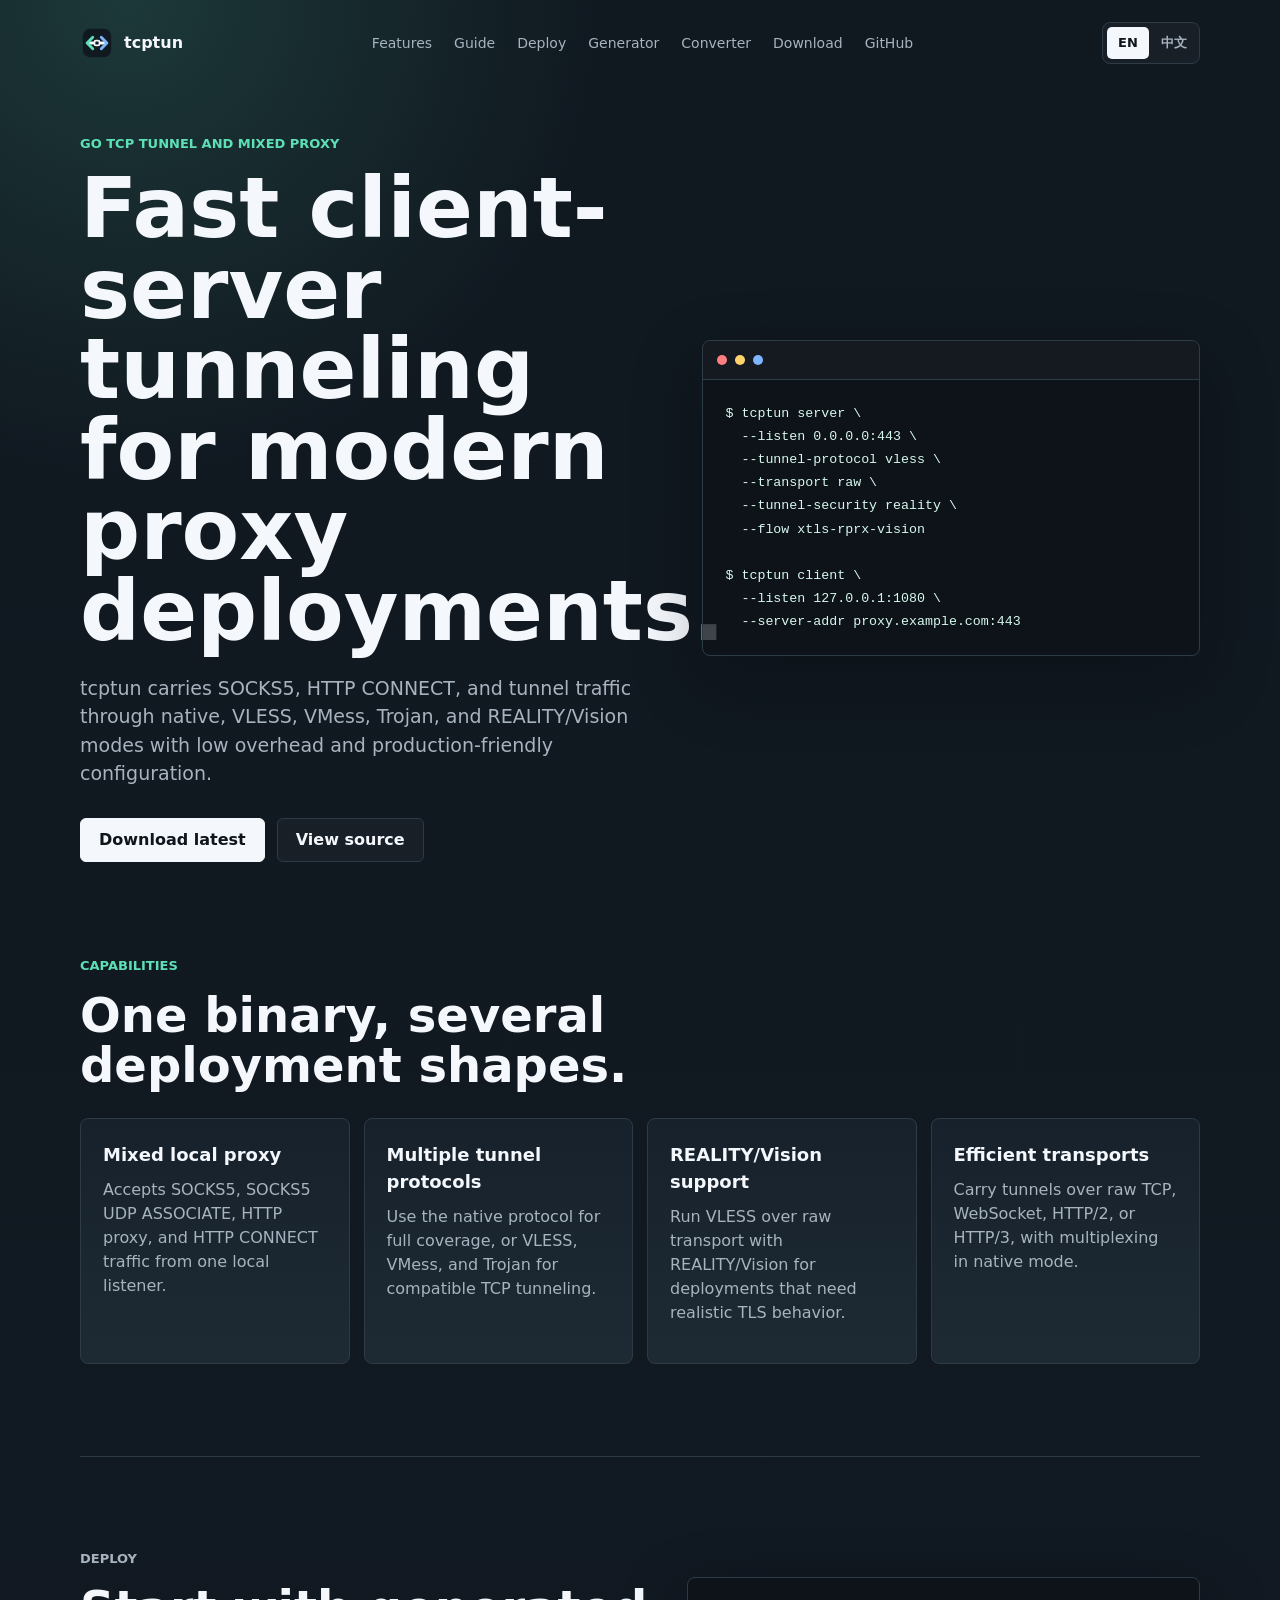
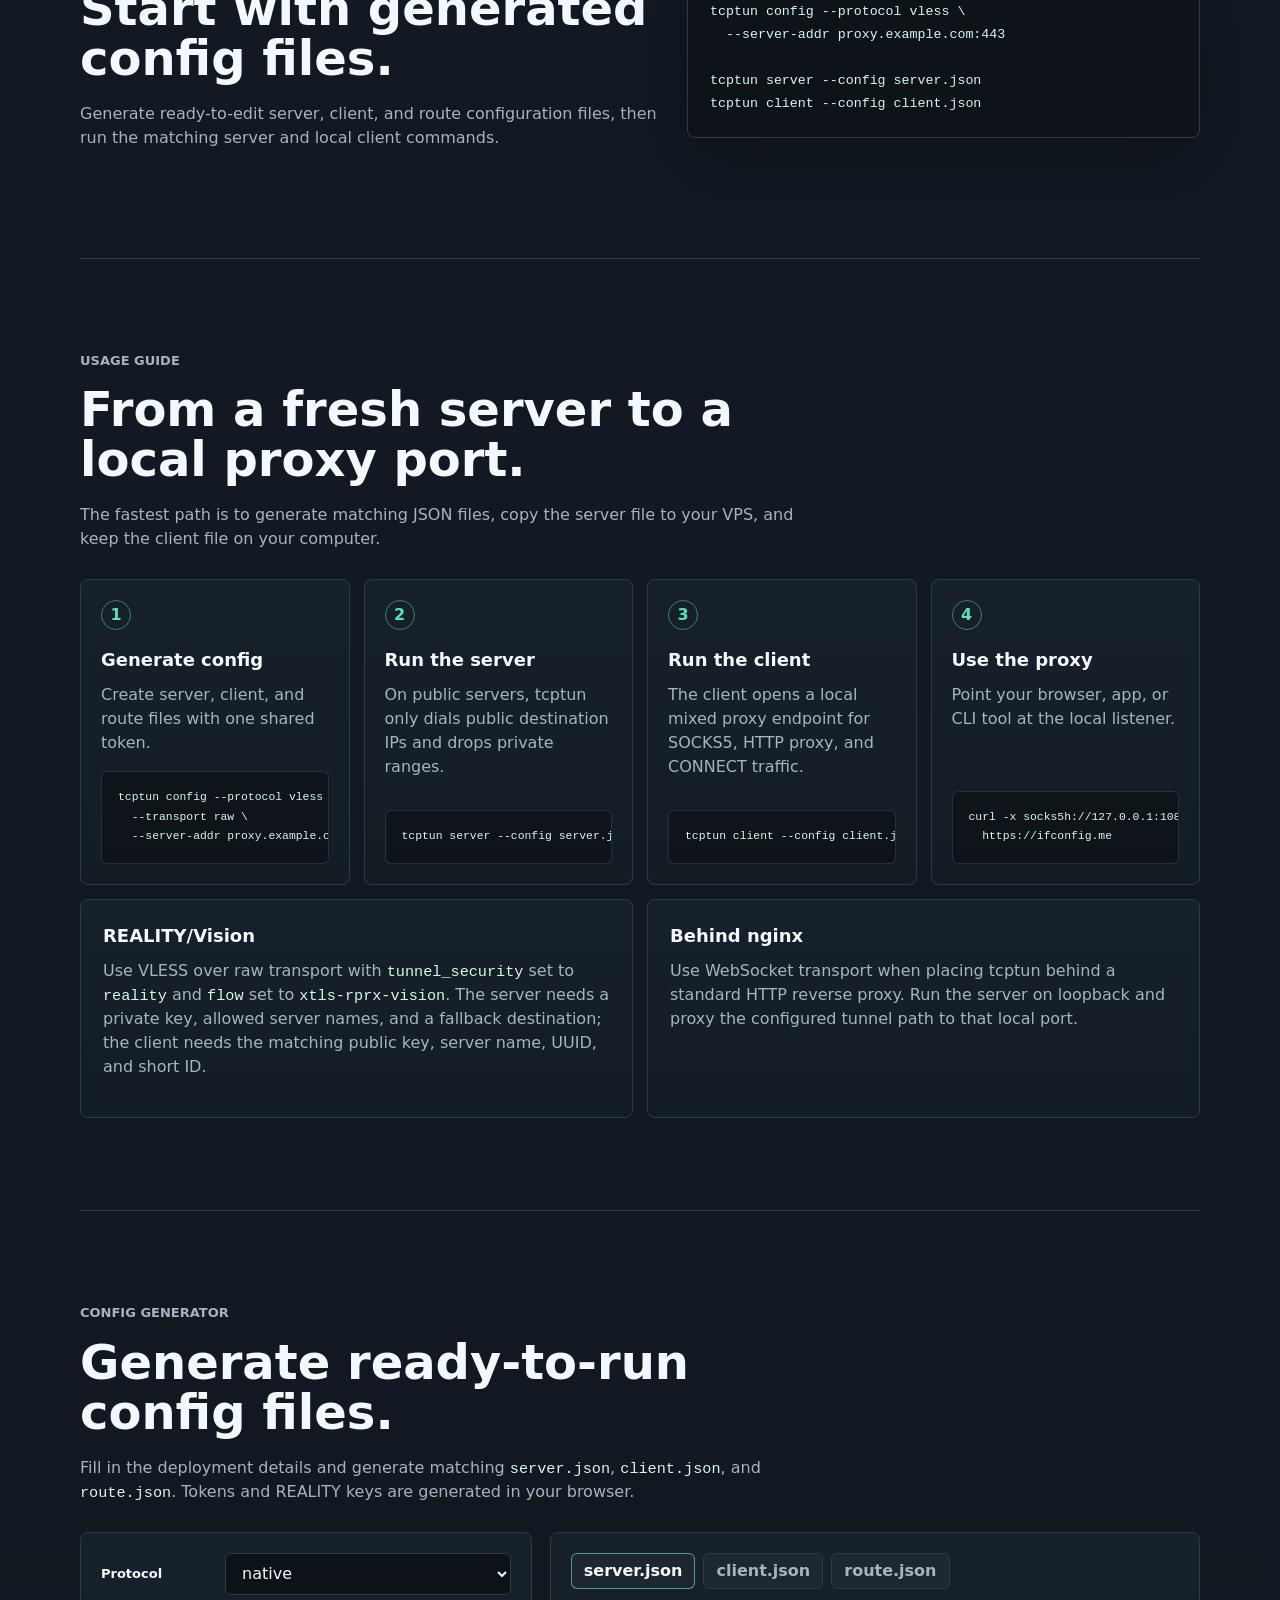
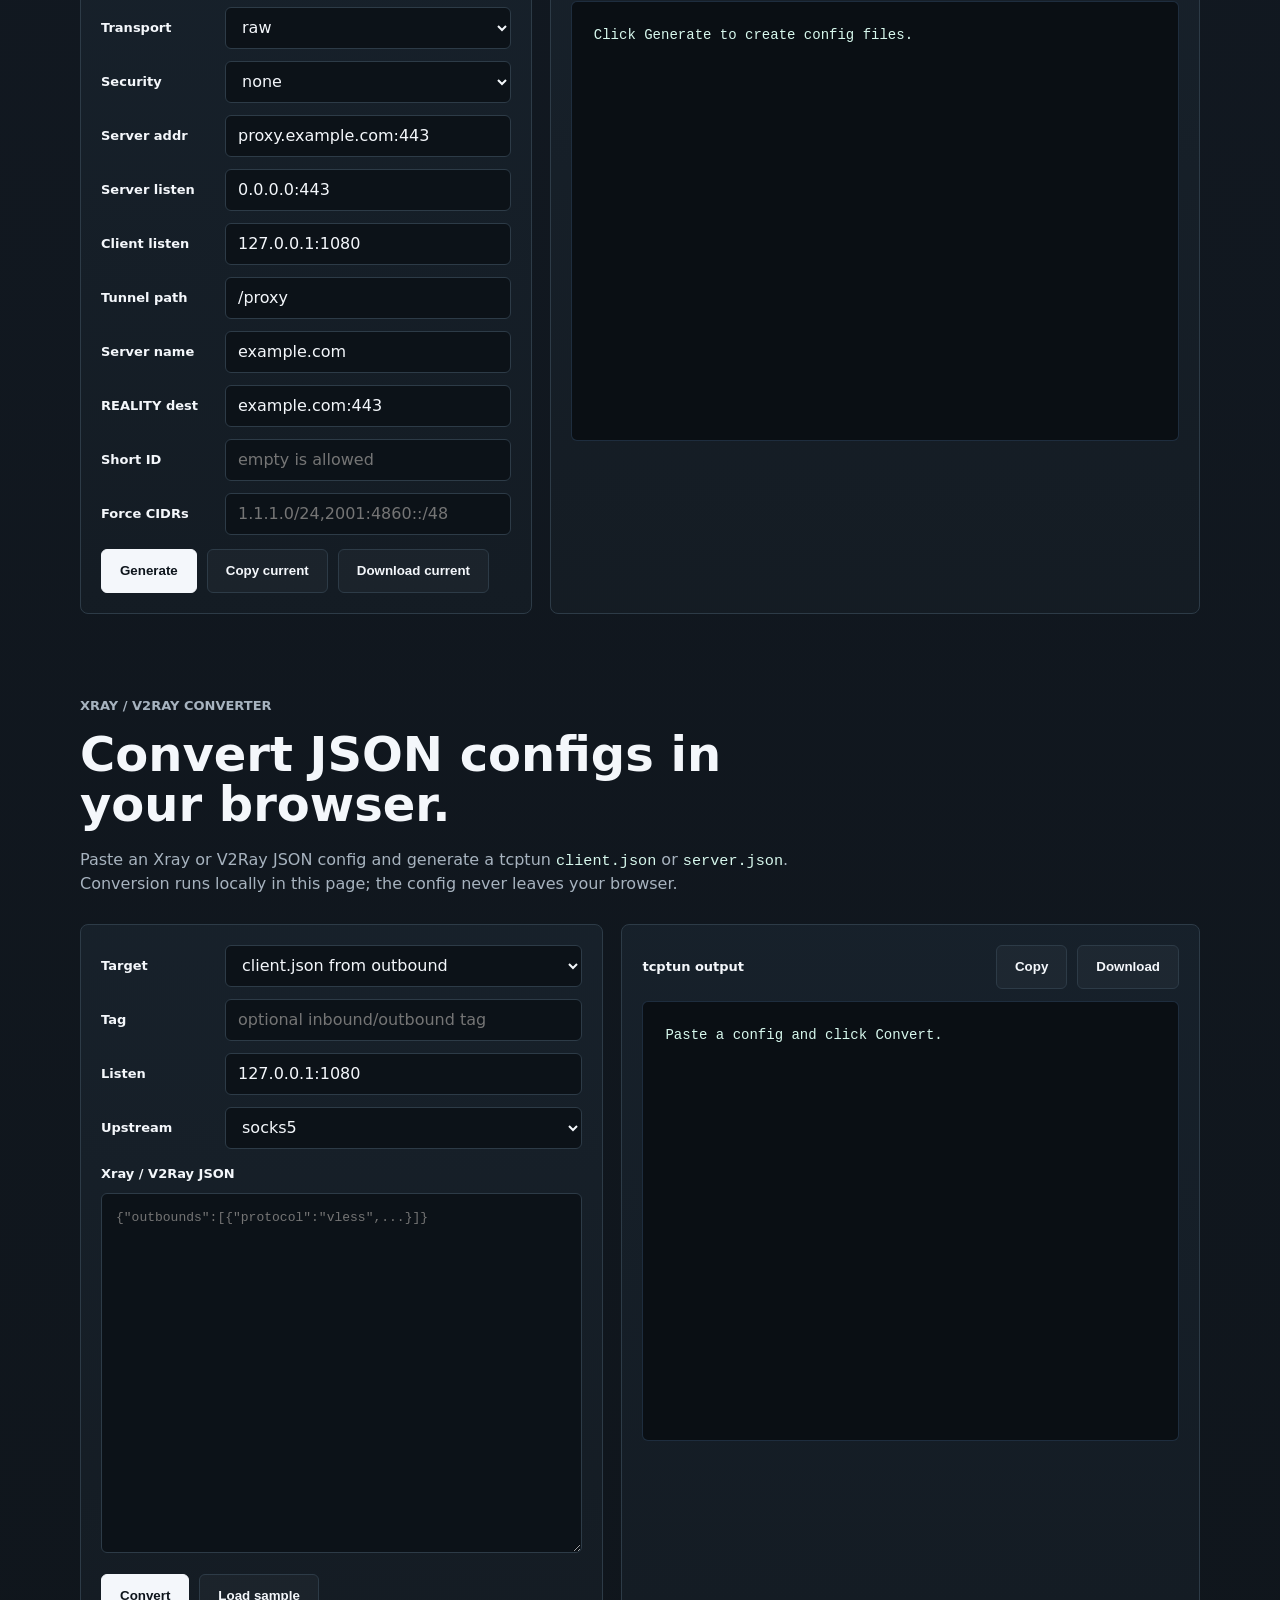
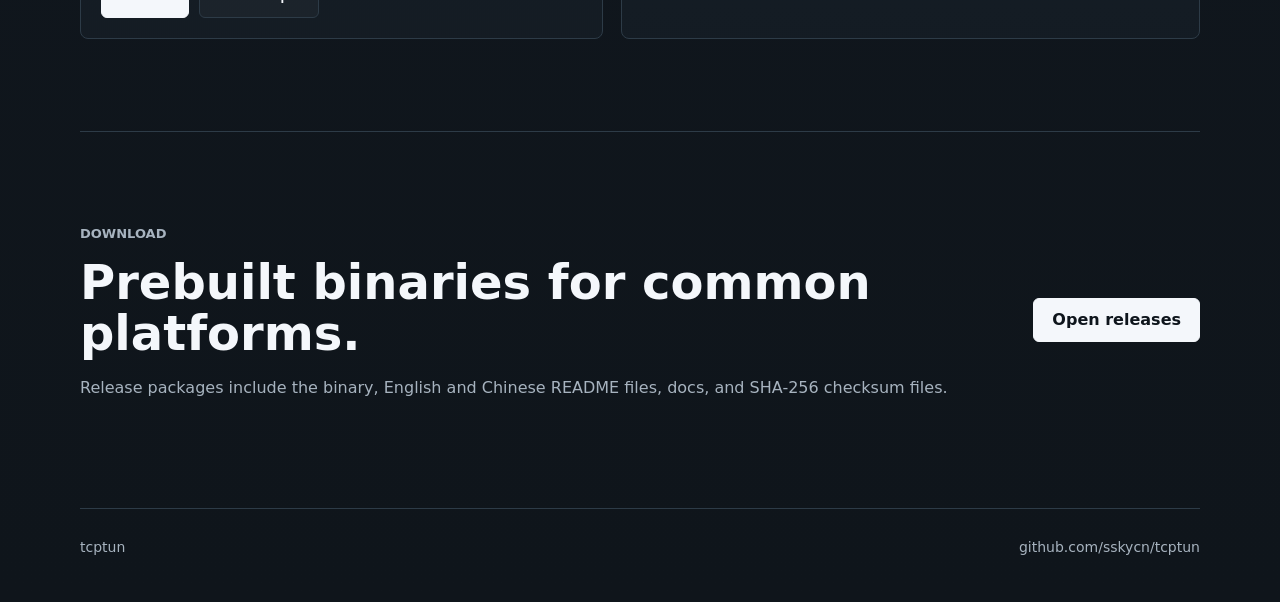
==== commit 5666eef8: "fix: refresh site assets" ====
--- a/site/index.html
+++ b/site/index.html
@@ -11,13 +11,13 @@
     <meta property="og:type" content="website">
     <meta property="og:url" content="https://tcptun.com/">
     <meta name="theme-color" content="#101820">
-    <link rel="icon" href="icon.svg" type="image/svg+xml">
+    <link rel="icon" href="icon.svg?v=20260701-2" type="image/svg+xml">
     <link rel="stylesheet" href="styles.css">
   </head>
   <body>
     <header class="topbar">
       <a class="brand" href="/" aria-label="tcptun home">
-        <img class="brand-icon" src="icon.svg" alt="" aria-hidden="true">
+        <img class="brand-icon" src="icon.svg?v=20260701-2" alt="" aria-hidden="true">
         <span>tcptun</span>
       </a>
       <nav class="nav" aria-label="Primary">
@@ -328,6 +328,6 @@
       <span>tcptun</span>
       <a href="https://github.com/sskycn/tcptun">github.com/sskycn/tcptun</a>
     </footer>
-    <script src="converter.js"></script>
+    <script src="converter.js?v=20260701-2"></script>
   </body>
 </html>
